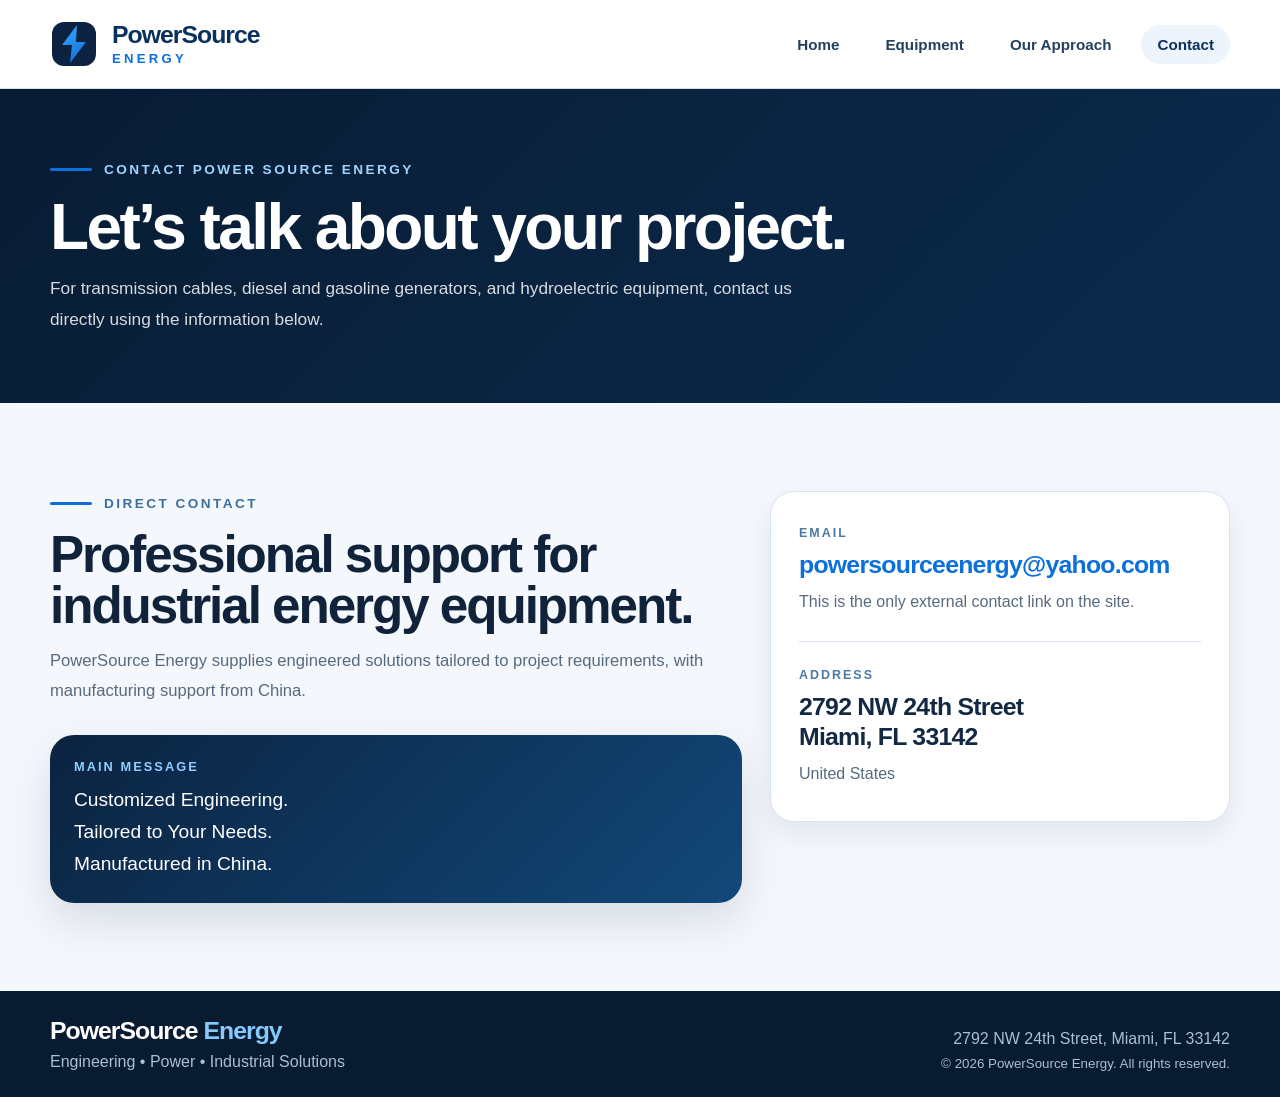
==== contact.html @ 4f4e7a14 "Add files via upload" ====
<!doctype html>
<html lang="en">
<head>
  <meta charset="utf-8">
  <meta name="viewport" content="width=device-width, initial-scale=1">
  <meta name="theme-color" content="#091d33">
  <meta name="description" content="Contact PowerSource Energy for transmission cables, diesel and gasoline generators, and hydroelectric equipment.">
  <title>Contact | PowerSource Energy</title>
  <link rel="icon" type="image/svg+xml" href="assets/favicon.svg">
  <link rel="stylesheet" href="styles.css">
  <script src="main.js" defer></script>
</head>
<body class="page-contact">
  <a class="skip-link" href="#main">Skip to content</a>

  <header class="site-header" id="top">
    <div class="container header-inner">
      <a class="brand" href="index.html" aria-label="PowerSource Energy home">
        <span class="brand-mark" aria-hidden="true">
          <svg viewBox="0 0 48 48" fill="none">
            <defs>
              <linearGradient id="boltGrad2" x1="8" y1="4" x2="38" y2="40" gradientUnits="userSpaceOnUse">
                <stop stop-color="#42b0ff"></stop>
                <stop offset="1" stop-color="#0c69d8"></stop>
              </linearGradient>
            </defs>
            <rect x="2" y="2" width="44" height="44" rx="12" fill="#0b2340"></rect>
            <path d="M27 5 12 25h10l-2 18 16-21H26l1-17Z" fill="url(#boltGrad2)"></path>
          </svg>
        </span>
        <span class="brand-name">
          <span class="brand-main">PowerSource</span>
          <span class="brand-sub">ENERGY</span>
        </span>
      </a>
      <button class="menu-toggle" aria-label="Open navigation" aria-expanded="false" aria-controls="primary-nav">
        <span></span><span></span><span></span>
      </button>
      <nav class="nav" id="primary-nav" aria-label="Main navigation">
        <a class="nav-link" href="index.html">Home</a>
        <a class="nav-link" href="index.html#equipment">Equipment</a>
        <a class="nav-link" href="index.html#approach">Our Approach</a>
        <a class="nav-contact is-active" href="contact.html" aria-current="page">Contact</a>
      </nav>
    </div>
  </header>

  <main id="main">
    <section class="contact-hero">
      <div class="container contact-hero-inner">
        <div class="contact-hero-copy reveal">
          <span class="eyebrow"><span class="eyebrow-rule"></span> CONTACT POWER SOURCE ENERGY</span>
          <h1>Let’s talk about your project.</h1>
          <p>For transmission cables, diesel and gasoline generators, and hydroelectric equipment, contact us directly using the information below.</p>
        </div>
      </div>
    </section>

    <section class="contact-section">
      <div class="container contact-grid">
        <div class="contact-section-intro reveal">
          <span class="eyebrow dark"><span class="eyebrow-rule"></span> DIRECT CONTACT</span>
          <h2>Professional support for industrial energy equipment.</h2>
          <p>PowerSource Energy supplies engineered solutions tailored to project requirements, with manufacturing support from China.</p>
          <div class="contact-focus">
            <span>MAIN MESSAGE</span>
            <p>Customized Engineering.<br>Tailored to Your Needs.<br>Manufactured in China.</p>
          </div>
        </div>

        <div class="contact-info-panel reveal">
          <div class="contact-detail">
            <span class="detail-label">EMAIL</span>
            <h3><a href="mailto:powersourceenergy@yahoo.com">powersourceenergy@yahoo.com</a></h3>
            <p>This is the only external contact link on the site.</p>
          </div>
          <div class="contact-detail">
            <span class="detail-label">ADDRESS</span>
            <h3>2792 NW 24th Street<br>Miami, FL 33142</h3>
            <p>United States</p>
          </div>
        </div>
      </div>
    </section>
  </main>

  <footer class="footer">
    <div class="container footer-inner">
      <div class="footer-brand">
        <span class="footer-logo">PowerSource <span>Energy</span></span>
        <span>Engineering • Power • Industrial Solutions</span>
      </div>
      <div class="footer-right">
        <span>2792 NW 24th Street, Miami, FL 33142</span>
        <small>© <span data-year>2026</span> PowerSource Energy. All rights reserved.</small>
      </div>
    </div>
  </footer>
</body>
</html>
---- styles.css ----
:root{
  --bg:#f4f7fb;
  --surface:#ffffff;
  --surface-soft:#eef4fb;
  --text:#10233a;
  --text-soft:#576a7e;
  --line:#d8e2ee;
  --line-strong:#b8cade;
  --primary:#0b6fdc;
  --primary-dark:#0a315d;
  --hero:#071b32;
  --hero-2:#0b284a;
  --shadow:0 18px 45px rgba(8,30,54,.12);
  --shadow-soft:0 12px 28px rgba(10,32,57,.08);
  --radius:24px;
  --radius-sm:16px;
  --container:min(1180px, calc(100vw - 48px));
}
*{box-sizing:border-box}
html{scroll-behavior:smooth}
body{margin:0;font-family:Inter,Segoe UI,Arial,sans-serif;background:var(--bg);color:var(--text);-webkit-font-smoothing:antialiased;text-rendering:optimizeLegibility}
a{color:inherit;text-decoration:none}
img{display:block;max-width:100%}
.container{width:var(--container);margin:0 auto}
.skip-link{position:absolute;left:-9999px}
.skip-link:focus{left:10px;top:10px;background:#fff;padding:10px 12px;border-radius:8px;z-index:30}

.site-header{position:sticky;top:0;z-index:20;background:rgba(255,255,255,.95);backdrop-filter:blur(14px);border-bottom:1px solid rgba(201,215,231,.8)}
.header-inner{display:flex;align-items:center;justify-content:space-between;gap:20px;min-height:88px}
.brand{display:flex;align-items:center;gap:14px;min-width:0}
.brand-mark{width:48px;height:48px;display:block;flex:0 0 48px}
.brand-mark svg{width:100%;height:100%}
.brand-name{display:flex;flex-direction:column;line-height:1}
.brand-main{font-size:1.55rem;font-weight:900;letter-spacing:-.04em;color:var(--primary-dark)}
.brand-sub{font-size:.82rem;font-weight:800;letter-spacing:.25em;color:var(--primary);margin-top:5px}
.nav{display:flex;align-items:center;gap:14px}
.nav-link,.nav-contact{padding:11px 16px;border-radius:999px;font-weight:700;color:#25405f;font-size:.95rem;transition:.25s ease}
.nav-link:hover,.nav-contact:hover,.nav-link.is-active,.nav-contact.is-active{background:#edf4fc;color:var(--primary-dark)}
.nav-contact{background:var(--primary);color:#fff}
.nav-contact:hover{background:#0a63c3;color:#fff}
.menu-toggle{display:none;border:0;background:none;padding:0;width:46px;height:46px;border-radius:12px;align-items:center;justify-content:center;flex-direction:column;gap:5px;cursor:pointer}
.menu-toggle span{display:block;width:22px;height:2px;background:#17314f;border-radius:10px;transition:.25s ease}
body.menu-open{overflow:hidden}

.hero{background:radial-gradient(circle at top right, rgba(66,176,255,.12), transparent 32%),linear-gradient(135deg,var(--hero),var(--hero-2));padding:44px 0 60px;overflow:hidden}
.hero-layout{display:grid;grid-template-columns:minmax(0,1.04fr) minmax(0,.96fr);gap:44px;align-items:center}
.hero-copy{color:#fff;padding:28px 0}
.eyebrow{display:inline-flex;align-items:center;gap:12px;font-size:.85rem;font-weight:800;letter-spacing:.18em;color:#9fd4ff;text-transform:uppercase}
.eyebrow.dark{color:#3e6f9f}
.eyebrow-rule{width:42px;height:3px;border-radius:999px;background:var(--primary)}
.hero h1{margin:22px 0 18px;font-size:clamp(3rem,6vw,5.15rem);line-height:.95;letter-spacing:-.055em;font-weight:900;max-width:10.5ch}
.hero h1 span{color:#6ec7ff}
.hero p{max-width:640px;margin:0 0 28px;color:rgba(255,255,255,.84);font-size:1.15rem;line-height:1.8}
.hero-actions{display:flex;align-items:center;gap:16px;flex-wrap:wrap}
.btn{display:inline-flex;align-items:center;justify-content:center;padding:15px 26px;border-radius:14px;font-weight:800;letter-spacing:.01em;transition:.25s ease}
.btn-primary{background:linear-gradient(135deg,#1491ff,#0b6fdc);color:#fff;box-shadow:0 14px 30px rgba(11,111,220,.3)}
.btn-primary:hover{transform:translateY(-1px);box-shadow:0 18px 35px rgba(11,111,220,.35)}
.hero-visual{position:relative}
.hero-image-card{position:relative;background:rgba(255,255,255,.06);padding:18px;border-radius:30px;box-shadow:0 26px 60px rgba(0,0,0,.18)}
.hero-photo{width:100%;height:600px;object-fit:cover;border-radius:22px;filter:saturate(1.03) contrast(1.03)}
.hero-badge{position:absolute;left:42px;bottom:42px;max-width:360px;background:rgba(7,24,45,.86);backdrop-filter:blur(8px);padding:24px 26px;border-radius:22px;border:1px solid rgba(138,195,255,.25);color:#fff;box-shadow:var(--shadow-soft)}
.hero-badge-label{display:block;font-size:.76rem;letter-spacing:.18em;text-transform:uppercase;color:#8ed0ff;font-weight:800;margin-bottom:10px}
.hero-badge strong{display:block;font-size:1.9rem;line-height:1.1;letter-spacing:-.03em}
.hero-badge-meta{display:block;margin-top:10px;color:rgba(255,255,255,.8);font-size:.96rem;line-height:1.6}

.category-strip{background:#fff;border-bottom:1px solid #dde7f2}
.category-strip-inner{display:flex;align-items:center;justify-content:space-between;gap:24px;padding:28px 0;flex-wrap:wrap}
.strip-lead{font-weight:900;color:#16345a;font-size:1rem;text-transform:uppercase;letter-spacing:.13em}
.strip-list{display:flex;gap:16px 18px;flex-wrap:wrap}
.strip-list span{display:inline-flex;align-items:center;justify-content:center;background:var(--surface-soft);border:1px solid var(--line);color:var(--primary-dark);padding:14px 18px;border-radius:999px;font-weight:800;font-size:1.02rem}

.section{padding:88px 0}
.section-heading{display:grid;grid-template-columns:minmax(0,1fr) minmax(280px,420px);gap:28px;align-items:end;margin-bottom:34px}
.section-heading h2{margin:18px 0 0;font-size:clamp(2rem,4vw,3.25rem);line-height:1;letter-spacing:-.04em;color:#10233a}
.section-heading p{margin:0;color:var(--text-soft);font-size:1.02rem;line-height:1.85}

.equipment-grid{display:grid;grid-template-columns:repeat(3,minmax(0,1fr));gap:26px}
.equipment-card,.approach-photo-card,.contact-info-panel{background:var(--surface);border-radius:24px;border:1px solid var(--line);box-shadow:var(--shadow-soft);overflow:hidden}
.card-image{position:relative;height:270px;background:#dce8f5}
.card-image img{width:100%;height:100%;object-fit:cover}
.card-body{padding:26px 26px 28px}
.card-title-line{display:flex;align-items:flex-start;justify-content:space-between;gap:12px;margin-bottom:10px}
.card-body h3{margin:0;font-size:1.6rem;line-height:1.1;letter-spacing:-.03em;color:#132843}
.card-body p{margin:0 0 18px;color:var(--text-soft);line-height:1.75;font-size:1rem}
.chip-line{display:flex;gap:10px;flex-wrap:wrap}
.chip-line span{padding:9px 12px;border-radius:999px;background:#eef4fb;color:#204266;font-size:.88rem;font-weight:700}

.feature-section{padding-top:10px}
.feature-grid{display:grid;grid-template-columns:minmax(0,.93fr) minmax(0,1.07fr);gap:34px;align-items:center}
.feature-visual-frame{background:var(--surface);padding:26px;border-radius:28px;border:1px solid var(--line);box-shadow:var(--shadow);min-height:460px;display:flex;align-items:center;justify-content:center}
.feature-visual-frame img{max-height:405px;width:auto;max-width:100%;object-fit:contain}
.feature-content{background:var(--surface);padding:34px;border-radius:28px;border:1px solid var(--line);box-shadow:var(--shadow-soft)}
.feature-tag{display:inline-flex;margin:18px 0 16px;background:#ecf5ff;color:var(--primary-dark);font-weight:800;letter-spacing:.14em;text-transform:uppercase;font-size:.76rem;padding:10px 13px;border-radius:999px}
.feature-content h2{margin:0 0 16px;font-size:clamp(2rem,4vw,3.15rem);line-height:1.02;letter-spacing:-.04em}
.feature-content p{margin:0;color:var(--text-soft);font-size:1.02rem;line-height:1.82}
.spec-grid{display:grid;grid-template-columns:repeat(3,minmax(0,1fr));gap:14px;margin:24px 0}
.spec-grid div{padding:18px;border-radius:18px;background:#f3f8fe;border:1px solid #d7e5f5}
.spec-grid strong{display:block;font-size:1.65rem;line-height:1;color:var(--primary-dark);margin-bottom:8px}
.spec-grid span{display:block;font-size:.95rem;color:#54708f}
.small-note{font-size:.92rem!important}

.approach-grid{display:grid;grid-template-columns:repeat(3,minmax(0,1fr));gap:26px}
.approach-photo-card img{width:100%;height:220px;object-fit:cover}
.approach-content{padding:22px 24px 26px}
.approach-content h3{margin:0 0 10px;font-size:1.35rem;line-height:1.15;letter-spacing:-.03em}
.approach-content p{margin:0;color:var(--text-soft);font-size:1rem;line-height:1.75}

.applications-grid{display:grid;grid-template-columns:repeat(4,minmax(0,1fr));gap:22px}
.application-tile{position:relative;height:265px;border-radius:24px;overflow:hidden;box-shadow:var(--shadow-soft);border:1px solid rgba(15,42,70,.08)}
.application-tile img{width:100%;height:100%;object-fit:cover;transition:transform .55s ease}
.application-tile::after{content:"";position:absolute;inset:0;background:linear-gradient(180deg,transparent 22%,rgba(5,19,35,.85) 100%)}
.application-tile div{position:absolute;left:20px;right:20px;bottom:20px;z-index:1}
.application-tile span{display:block;color:#8fd1ff;font-weight:800;text-transform:uppercase;letter-spacing:.14em;font-size:.82rem;margin-bottom:8px}
.application-tile h3{margin:0;color:#fff;font-size:1.45rem;line-height:1.1;letter-spacing:-.03em;text-shadow:0 3px 10px rgba(0,0,0,.28)}
.application-tile:hover img{transform:scale(1.05)}

.closing{padding:96px 0;background:linear-gradient(135deg,#09213d,#0e345e)}
.closing-inner{text-align:center;color:#fff;max-width:860px}
.closing-inner .eyebrow{justify-content:center;color:#a5d5ff}
.closing h2{margin:22px 0 16px;font-size:clamp(2.2rem,4.8vw,4rem);line-height:1;letter-spacing:-.04em}
.closing p{margin:0 auto;max-width:650px;color:rgba(255,255,255,.84);font-size:1.1rem;line-height:1.8}

.contact-hero{background:linear-gradient(135deg,#081c33,#0b2b4e);padding:68px 0}
.contact-hero-copy{color:#fff;max-width:800px}
.contact-hero h1{margin:18px 0 14px;font-size:clamp(2.6rem,5vw,4.5rem);line-height:1;letter-spacing:-.04em}
.contact-hero p{margin:0;max-width:760px;color:rgba(255,255,255,.84);font-size:1.08rem;line-height:1.8}
.contact-section{padding:88px 0}
.contact-grid{display:grid;grid-template-columns:minmax(0,1fr) minmax(340px,460px);gap:28px;align-items:start}
.contact-section-intro h2{margin:18px 0 14px;font-size:clamp(2rem,4vw,3.25rem);line-height:1;letter-spacing:-.04em}
.contact-section-intro p{margin:0;color:var(--text-soft);font-size:1.04rem;line-height:1.85}
.contact-focus{margin-top:28px;padding:24px;border-radius:24px;background:linear-gradient(135deg,#0b2340,#124879);box-shadow:var(--shadow);color:#fff}
.contact-focus span{display:block;color:#91ceff;font-size:.8rem;font-weight:800;letter-spacing:.16em;text-transform:uppercase;margin-bottom:10px}
.contact-focus p{margin:0;color:#fff;font-size:1.2rem;line-height:1.65}
.contact-info-panel{padding:8px 28px}
.contact-detail{padding:26px 0;border-bottom:1px solid var(--line)}
.contact-detail:last-child{border-bottom:0}
.detail-label{display:block;color:#4c79a4;text-transform:uppercase;letter-spacing:.16em;font-size:.78rem;font-weight:900;margin-bottom:10px}
.contact-detail h3{margin:0 0 8px;font-size:1.55rem;line-height:1.2;letter-spacing:-.03em;color:#132843}
.contact-detail h3 a{color:var(--primary)}
.contact-detail p{margin:0;color:var(--text-soft);line-height:1.7}

.footer{background:#091b30;color:#d4e0ed;padding:26px 0}
.footer-inner{display:flex;align-items:flex-end;justify-content:space-between;gap:24px}
.footer-brand{display:flex;flex-direction:column;gap:8px}
.footer-logo{font-size:1.55rem;font-weight:900;letter-spacing:-.04em;color:#fff}
.footer-logo span{color:#85c9ff}
.footer-brand>span:last-child,.footer-right span,.footer-right small{color:#a9bfd5}
.footer-right{display:flex;flex-direction:column;align-items:flex-end;gap:8px;text-align:right}

.reveal{opacity:0;transform:translateY(20px);transition:opacity .55s ease,transform .55s ease}
.reveal.visible{opacity:1;transform:none}

@media (max-width:1100px){
  .hero-layout,.feature-grid,.contact-grid{grid-template-columns:1fr}
  .hero-copy{padding-bottom:0}
  .hero-photo{height:500px}
  .section-heading{grid-template-columns:1fr}
  .applications-grid{grid-template-columns:repeat(2,minmax(0,1fr))}
}
@media (max-width:880px){
  .container{width:min(100vw - 32px, 1180px)}
  .menu-toggle{display:flex}
  .nav{position:fixed;top:88px;left:16px;right:16px;display:none;flex-direction:column;align-items:stretch;padding:16px;border-radius:20px;background:rgba(255,255,255,.98);box-shadow:var(--shadow);border:1px solid var(--line)}
  .nav.open{display:flex}
  .nav-link,.nav-contact{text-align:center}
  .equipment-grid,.approach-grid{grid-template-columns:1fr}
}
@media (max-width:680px){
  .header-inner{min-height:78px}
  .brand-main{font-size:1.28rem}
  .brand-sub{font-size:.72rem}
  .hero{padding:28px 0 46px}
  .hero h1{max-width:none;font-size:clamp(2.5rem,11vw,4.2rem)}
  .hero p{font-size:1rem}
  .hero-photo{height:380px}
  .hero-badge{left:18px;right:18px;bottom:18px;max-width:none;padding:18px 18px 16px}
  .hero-badge strong{font-size:1.4rem}
  .category-strip-inner{padding:24px 0}
  .strip-list span{font-size:.95rem;width:100%;justify-content:flex-start}
  .section{padding:68px 0}
  .card-image{height:220px}
  .feature-visual-frame{min-height:340px;padding:18px}
  .feature-visual-frame img{max-height:280px}
  .spec-grid{grid-template-columns:1fr}
  .approach-photo-card img{height:200px}
  .applications-grid{grid-template-columns:1fr}
  .application-tile{height:245px}
  .contact-section{padding:68px 0}
  .contact-info-panel{padding:4px 22px}
  .contact-detail h3{font-size:1.28rem}
  .footer-inner{flex-direction:column;align-items:flex-start}
  .footer-right{text-align:left;align-items:flex-start}
}
@media (prefers-reduced-motion:reduce){
  html{scroll-behavior:auto}
  *,*::before,*::after{animation-duration:.01ms!important;transition-duration:.01ms!important}
  .reveal{opacity:1;transform:none}
}
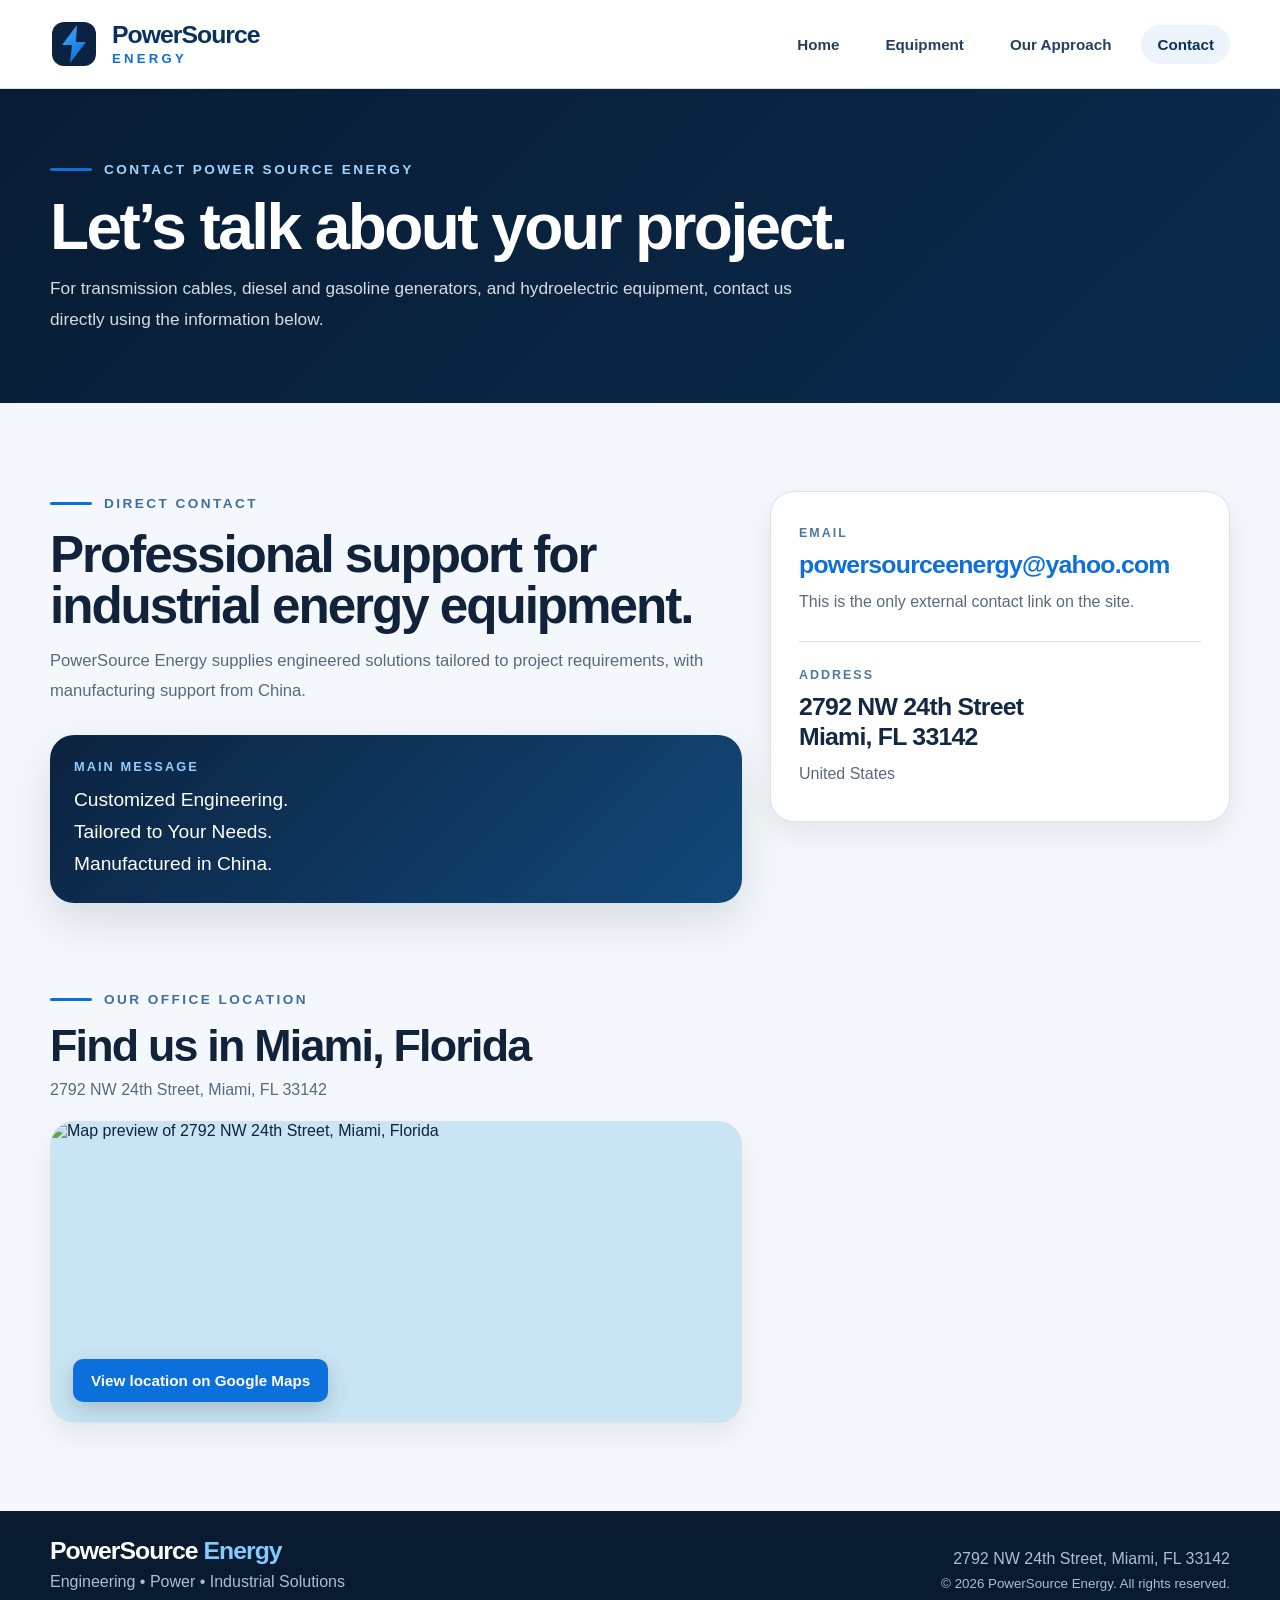
==== commit 67d2ec3e: "Add files via upload" ====
--- a/contact.html
+++ b/contact.html
@@ -1,100 +1,96 @@
-<!doctype html>
+<!DOCTYPE html>
+
 <html lang="en">
 <head>
-  <meta charset="utf-8">
-  <meta name="viewport" content="width=device-width, initial-scale=1">
-  <meta name="theme-color" content="#091d33">
-  <meta name="description" content="Contact PowerSource Energy for transmission cables, diesel and gasoline generators, and hydroelectric equipment.">
-  <title>Contact | PowerSource Energy</title>
-  <link rel="icon" type="image/svg+xml" href="assets/favicon.svg">
-  <link rel="stylesheet" href="styles.css">
-  <script src="main.js" defer></script>
+<meta charset="utf-8"/>
+<meta content="width=device-width, initial-scale=1" name="viewport"/>
+<meta content="#091d33" name="theme-color"/>
+<meta content="Contact PowerSource Energy for transmission cables, diesel and gasoline generators, and hydroelectric equipment." name="description"/>
+<title>Contact | PowerSource Energy</title>
+<link href="assets/favicon.svg" rel="icon" type="image/svg+xml"/>
+<link href="styles.css" rel="stylesheet"/>
+<script defer="" src="main.js"></script>
 </head>
 <body class="page-contact">
-  <a class="skip-link" href="#main">Skip to content</a>
-
-  <header class="site-header" id="top">
-    <div class="container header-inner">
-      <a class="brand" href="index.html" aria-label="PowerSource Energy home">
-        <span class="brand-mark" aria-hidden="true">
-          <svg viewBox="0 0 48 48" fill="none">
-            <defs>
-              <linearGradient id="boltGrad2" x1="8" y1="4" x2="38" y2="40" gradientUnits="userSpaceOnUse">
-                <stop stop-color="#42b0ff"></stop>
-                <stop offset="1" stop-color="#0c69d8"></stop>
-              </linearGradient>
-            </defs>
-            <rect x="2" y="2" width="44" height="44" rx="12" fill="#0b2340"></rect>
-            <path d="M27 5 12 25h10l-2 18 16-21H26l1-17Z" fill="url(#boltGrad2)"></path>
-          </svg>
-        </span>
-        <span class="brand-name">
-          <span class="brand-main">PowerSource</span>
-          <span class="brand-sub">ENERGY</span>
-        </span>
-      </a>
-      <button class="menu-toggle" aria-label="Open navigation" aria-expanded="false" aria-controls="primary-nav">
-        <span></span><span></span><span></span>
-      </button>
-      <nav class="nav" id="primary-nav" aria-label="Main navigation">
-        <a class="nav-link" href="index.html">Home</a>
-        <a class="nav-link" href="index.html#equipment">Equipment</a>
-        <a class="nav-link" href="index.html#approach">Our Approach</a>
-        <a class="nav-contact is-active" href="contact.html" aria-current="page">Contact</a>
-      </nav>
-    </div>
-  </header>
-
-  <main id="main">
-    <section class="contact-hero">
-      <div class="container contact-hero-inner">
-        <div class="contact-hero-copy reveal">
-          <span class="eyebrow"><span class="eyebrow-rule"></span> CONTACT POWER SOURCE ENERGY</span>
-          <h1>Let’s talk about your project.</h1>
-          <p>For transmission cables, diesel and gasoline generators, and hydroelectric equipment, contact us directly using the information below.</p>
-        </div>
-      </div>
-    </section>
-
-    <section class="contact-section">
-      <div class="container contact-grid">
-        <div class="contact-section-intro reveal">
-          <span class="eyebrow dark"><span class="eyebrow-rule"></span> DIRECT CONTACT</span>
-          <h2>Professional support for industrial energy equipment.</h2>
-          <p>PowerSource Energy supplies engineered solutions tailored to project requirements, with manufacturing support from China.</p>
-          <div class="contact-focus">
-            <span>MAIN MESSAGE</span>
-            <p>Customized Engineering.<br>Tailored to Your Needs.<br>Manufactured in China.</p>
-          </div>
-        </div>
-
-        <div class="contact-info-panel reveal">
-          <div class="contact-detail">
-            <span class="detail-label">EMAIL</span>
-            <h3><a href="mailto:powersourceenergy@yahoo.com">powersourceenergy@yahoo.com</a></h3>
-            <p>This is the only external contact link on the site.</p>
-          </div>
-          <div class="contact-detail">
-            <span class="detail-label">ADDRESS</span>
-            <h3>2792 NW 24th Street<br>Miami, FL 33142</h3>
-            <p>United States</p>
-          </div>
-        </div>
-      </div>
-    </section>
-  </main>
-
-  <footer class="footer">
-    <div class="container footer-inner">
-      <div class="footer-brand">
-        <span class="footer-logo">PowerSource <span>Energy</span></span>
-        <span>Engineering • Power • Industrial Solutions</span>
-      </div>
-      <div class="footer-right">
-        <span>2792 NW 24th Street, Miami, FL 33142</span>
-        <small>© <span data-year>2026</span> PowerSource Energy. All rights reserved.</small>
-      </div>
-    </div>
-  </footer>
+<a class="skip-link" href="#main">Skip to content</a>
+<header class="site-header" id="top">
+<div class="container header-inner">
+<a aria-label="PowerSource Energy home" class="brand" href="index.html">
+<span aria-hidden="true" class="brand-mark">
+<svg fill="none" viewbox="0 0 48 48">
+<defs>
+<lineargradient gradientunits="userSpaceOnUse" id="boltGrad2" x1="8" x2="38" y1="4" y2="40">
+<stop stop-color="#42b0ff"></stop>
+<stop offset="1" stop-color="#0c69d8"></stop>
+</lineargradient>
+</defs>
+<rect fill="#0b2340" height="44" rx="12" width="44" x="2" y="2"></rect>
+<path d="M27 5 12 25h10l-2 18 16-21H26l1-17Z" fill="url(#boltGrad2)"></path>
+</svg>
+</span>
+<span class="brand-name">
+<span class="brand-main">PowerSource</span>
+<span class="brand-sub">ENERGY</span>
+</span>
+</a>
+<button aria-controls="primary-nav" aria-expanded="false" aria-label="Open navigation" class="menu-toggle">
+<span></span><span></span><span></span>
+</button>
+<nav aria-label="Main navigation" class="nav" id="primary-nav">
+<a class="nav-link" href="index.html">Home</a>
+<a class="nav-link" href="index.html#equipment">Equipment</a>
+<a class="nav-link" href="index.html#approach">Our Approach</a>
+<a aria-current="page" class="nav-contact is-active" href="contact.html">Contact</a>
+</nav>
+</div>
+</header>
+<main id="main">
+<section class="contact-hero">
+<div class="container contact-hero-inner">
+<div class="contact-hero-copy reveal">
+<span class="eyebrow"><span class="eyebrow-rule"></span> CONTACT POWER SOURCE ENERGY</span>
+<h1>Let’s talk about your project.</h1>
+<p>For transmission cables, diesel and gasoline generators, and hydroelectric equipment, contact us directly using the information below.</p>
+</div>
+</div>
+</section>
+<section class="contact-section">
+<div class="container contact-grid">
+<div class="contact-section-intro reveal">
+<span class="eyebrow dark"><span class="eyebrow-rule"></span> DIRECT CONTACT</span>
+<h2>Professional support for industrial energy equipment.</h2>
+<p>PowerSource Energy supplies engineered solutions tailored to project requirements, with manufacturing support from China.</p>
+<div class="contact-focus">
+<span>MAIN MESSAGE</span>
+<p>Customized Engineering.<br/>Tailored to Your Needs.<br/>Manufactured in China.</p>
+</div>
+</div>
+<div class="contact-info-panel reveal">
+<div class="contact-detail">
+<span class="detail-label">EMAIL</span>
+<h3><a href="mailto:powersourceenergy@yahoo.com">powersourceenergy@yahoo.com</a></h3>
+<p>This is the only external contact link on the site.</p>
+</div>
+<div class="contact-detail">
+<span class="detail-label">ADDRESS</span>
+<h3>2792 NW 24th Street<br/>Miami, FL 33142</h3>
+<p>United States</p>
+</div>
+</div>
+<div class="contact-location-map reveal"><div class="contact-location-heading"><span class="eyebrow dark"><span class="eyebrow-rule"></span> OUR OFFICE LOCATION</span><h2>Find us in Miami, Florida</h2><p>2792 NW 24th Street, Miami, FL 33142</p></div><a aria-label="Open PowerSource Energy location in Google Maps" class="contact-map-full" href="https://www.google.com/maps/search/?api=1&amp;query=2792+NW+24th+Street%2C+Miami%2C+FL+33142" rel="noopener noreferrer" target="_blank"><img alt="Map preview of 2792 NW 24th Street, Miami, Florida" loading="lazy" src="assets/miami-location-map.webp"/><span>View location on Google Maps</span></a></div></div>
+</section>
+</main>
+<footer class="footer">
+<div class="container footer-inner">
+<div class="footer-brand">
+<span class="footer-logo">PowerSource <span>Energy</span></span>
+<span>Engineering • Power • Industrial Solutions</span>
+</div>
+<div class="footer-right">
+<span>2792 NW 24th Street, Miami, FL 33142</span>
+<small>© <span data-year="">2026</span> PowerSource Energy. All rights reserved.</small>
+</div>
+</div>
+</footer>
 </body>
 </html>
--- a/styles.css
+++ b/styles.css
@@ -196,3 +196,71 @@
   *,*::before,*::after{animation-duration:.01ms!important;transition-duration:.01ms!important}
   .reveal{opacity:1;transform:none}
 }
+
+/* PowerSource Energy product detail pages & location cards */
+.hero-actions{display:flex;align-items:center;gap:18px;flex-wrap:wrap}
+.hero-map-link{display:flex;align-items:center;gap:12px;width:min(100%,430px);min-height:94px;padding:10px;background:rgba(255,255,255,.12);border:1px solid rgba(158,212,255,.32);border-radius:18px;color:#fff;transition:background .2s,transform .2s;box-shadow:0 12px 30px rgba(0,0,0,.12)}
+.hero-map-link:hover,.hero-map-link:focus-visible{background:rgba(255,255,255,.2);transform:translateY(-2px)}
+.mini-map-photo{display:block;position:relative;flex:0 0 126px;height:78px;border-radius:11px;overflow:hidden;border:2px solid rgba(255,255,255,.72)}
+.mini-map-photo img{width:100%;height:100%;object-fit:cover}
+.mini-map-pin{display:none}
+.mini-map-copy{display:flex;flex:1;min-width:0;flex-direction:column;gap:4px}
+.mini-map-copy small{font-size:.69rem;letter-spacing:.13em;font-weight:850;color:#95d6ff}
+.mini-map-copy strong{font-size:1rem;line-height:1.22}
+.mini-map-copy>span{font-size:.75rem;line-height:1.3;color:rgba(255,255,255,.78)}
+.strip-category-link,.strip-category-static{display:inline-flex;align-items:center;justify-content:center;background:var(--surface-soft);border:1px solid var(--line);color:var(--primary-dark);padding:14px 18px;border-radius:999px;font-weight:800;font-size:1.02rem;transition:background .2s, box-shadow .2s}
+.strip-category-link:hover,.strip-category-link:focus-visible{background:#dbeeff;box-shadow:0 5px 16px rgba(12,74,134,.12)}
+.equipment-title-link{color:inherit;text-decoration:none}
+.equipment-title-link:hover,.equipment-title-link:focus-visible{color:var(--primary)}
+.details-link{display:inline-flex;margin-top:20px;color:var(--primary);font-weight:850;font-size:.95rem;border-bottom:2px solid rgba(11,111,220,.4);padding-bottom:5px}
+.details-link:hover{color:var(--primary-dark);border-color:var(--primary-dark)}
+.contact-location-map{margin-top:56px}
+.contact-location-heading h2{font-size:clamp(1.8rem,4vw,2.8rem);letter-spacing:-.04em;margin:13px 0 10px}
+.contact-location-heading p{color:var(--text-soft);margin:0 0 22px}
+.contact-map-full{display:block;position:relative;overflow:hidden;border-radius:24px;border:1px solid var(--line);background:#c9e5f3;box-shadow:var(--shadow-soft);max-width:830px}
+.contact-map-full>img{width:100%;height:300px;object-fit:cover;transition:transform .3s}
+.contact-map-full:hover>img{transform:scale(1.035)}
+.contact-map-full>span{position:absolute;left:22px;bottom:20px;padding:13px 18px;background:var(--primary);color:#fff;border-radius:10px;font-weight:850;font-size:.95rem;box-shadow:0 8px 25px rgba(0,0,0,.18)}
+.product-hero{position:relative;background:linear-gradient(125deg,#081e38,#103c69);overflow:hidden}
+.product-hero-grid{display:grid;grid-template-columns:1fr 1.02fr;align-items:stretch;min-height:440px;gap:30px}
+.product-hero-copy{padding:58px 0 62px;display:flex;flex-direction:column;align-items:flex-start;justify-content:center;z-index:1;color:#fff}
+.product-hero-copy .eyebrow{font-size:.75rem}
+.breadcrumbs{font-size:.79rem;color:rgba(255,255,255,.6)!important;margin:18px 0!important;line-height:1.2!important}
+.breadcrumbs a:hover{text-decoration:underline;color:#fff}
+.product-hero h1{font-size:clamp(2.6rem,4.9vw,4.65rem);line-height:1;letter-spacing:-.05em;margin:0 0 22px;max-width:12ch}
+.product-hero-copy>p:not(.breadcrumbs){font-size:1.12rem;line-height:1.7;color:rgba(255,255,255,.83);max-width:550px;margin:0 0 27px}
+.product-hero-media{position:relative;min-height:340px;overflow:hidden;align-self:stretch;margin-right:calc((1180px - min(1180px, 100vw - 48px))/ -2)}
+.product-hero-media:before{content:'';position:absolute;inset:0;background:linear-gradient(90deg,#103c69 0%,transparent 32%);z-index:1;pointer-events:none}
+.product-hero-media img{width:100%;height:100%;object-fit:cover;position:absolute;inset:0;filter:saturate(1.1) contrast(1.07)}
+.product-heading{margin-bottom:27px;max-width:780px}
+.product-heading h2{font-size:clamp(2rem,3.5vw,3rem);letter-spacing:-.045em;margin:13px 0 10px;line-height:1.05}
+.product-heading>p{font-size:1.04rem;color:var(--text-soft);line-height:1.7;margin:0}
+.product-detail-grid{display:grid;grid-template-columns:repeat(3,minmax(0,1fr));gap:23px}
+.product-detail-card{background:#fff;border-radius:22px;border:1px solid var(--line);overflow:hidden;box-shadow:var(--shadow-soft)}
+.product-detail-image{height:202px;background:#e5eef6;overflow:hidden}
+.product-detail-image img{width:100%;height:100%;object-fit:cover;transition:transform .35s}
+.product-detail-card:hover .product-detail-image img{transform:scale(1.035)}
+.product-detail-copy{padding:23px 24px 27px}
+.product-detail-copy h3{font-size:1.36rem;line-height:1.15;margin:0 0 10px;letter-spacing:-.03em;color:var(--primary-dark)}
+.product-detail-copy p{font-size:.98rem;line-height:1.72;color:var(--text-soft);margin:0}
+.capability-section{background:#eaf2fa}
+.capability-grid{display:grid;grid-template-columns:repeat(4,minmax(0,1fr));gap:16px}
+.capability-item{background:#fff;padding:27px 22px;border-radius:19px;border:1px solid #d5e5f3;border-top:4px solid var(--primary);box-shadow:0 9px 25px rgba(8,30,54,.035)}
+.capability-item h3{font-size:1.09rem;line-height:1.25;margin:0 0 12px;color:var(--primary-dark)}
+.capability-item p{font-size:.94rem;line-height:1.7;color:var(--text-soft);margin:0}
+.product-application-grid{display:grid;grid-template-columns:repeat(4,minmax(0,1fr));gap:19px}
+.product-application{background:#fff;overflow:hidden;border-radius:20px;border:1px solid var(--line);box-shadow:var(--shadow-soft)}
+.product-application img{width:100%;height:160px;object-fit:cover}
+.product-application>div{padding:18px 18px 23px}
+.product-application h3{font-size:1.13rem;margin:0 0 10px;line-height:1.2;color:#183956}
+.product-application p{font-size:.88rem;line-height:1.62;color:var(--text-soft);margin:0}
+.product-cta{background:linear-gradient(120deg,#092641,#144d7e);padding:62px 0;color:#fff}
+.product-cta-inner{display:flex;align-items:center;gap:25px;justify-content:space-between}
+.product-cta h2{margin:16px 0 10px;font-size:clamp(2rem,3.6vw,3.1rem);letter-spacing:-.045em;line-height:1}
+.product-cta p{margin:0;color:rgba(255,255,255,.75);line-height:1.6}
+.product-cta .btn{white-space:nowrap}
+@media(max-width:1050px){.product-hero-grid{grid-template-columns:1fr}.product-hero-media{margin-right:0;height:325px}.product-hero-media:before{background:linear-gradient(0deg,transparent,#103c6933)}.product-hero-copy{padding-bottom:25px}.capability-grid,.product-application-grid{grid-template-columns:repeat(2,minmax(0,1fr))}}
+@media(max-width:780px){.product-detail-grid{grid-template-columns:repeat(2,minmax(0,1fr))}.product-cta-inner{flex-direction:column;align-items:flex-start}.hero-map-link{width:100%}}
+@media(max-width:560px){.product-hero-copy{padding:46px 0 26px}.product-hero h1{font-size:2.6rem}.product-hero-media{height:240px;min-height:240px}.product-detail-grid,.capability-grid,.product-application-grid{grid-template-columns:1fr}.product-detail-image{height:206px}.strip-category-link,.strip-category-static{width:100%;text-align:center;justify-content:center}.mini-map-photo{flex-basis:100px;height:77px}.hero-map-link{padding:8px;gap:8px}.mini-map-copy strong{font-size:.91rem}.mini-map-copy>span{font-size:.7rem}.contact-map-full>img{height:225px}.contact-map-full>span{left:12px;bottom:12px;padding:11px}}
+
+@media(min-width:1060px){.hero-map-link{width:268px;max-width:268px;min-height:85px}.mini-map-photo{flex-basis:95px;height:69px}.mini-map-copy>span{font-size:.67rem}.mini-map-copy strong{font-size:.9rem}.hero-actions{gap:12px}}
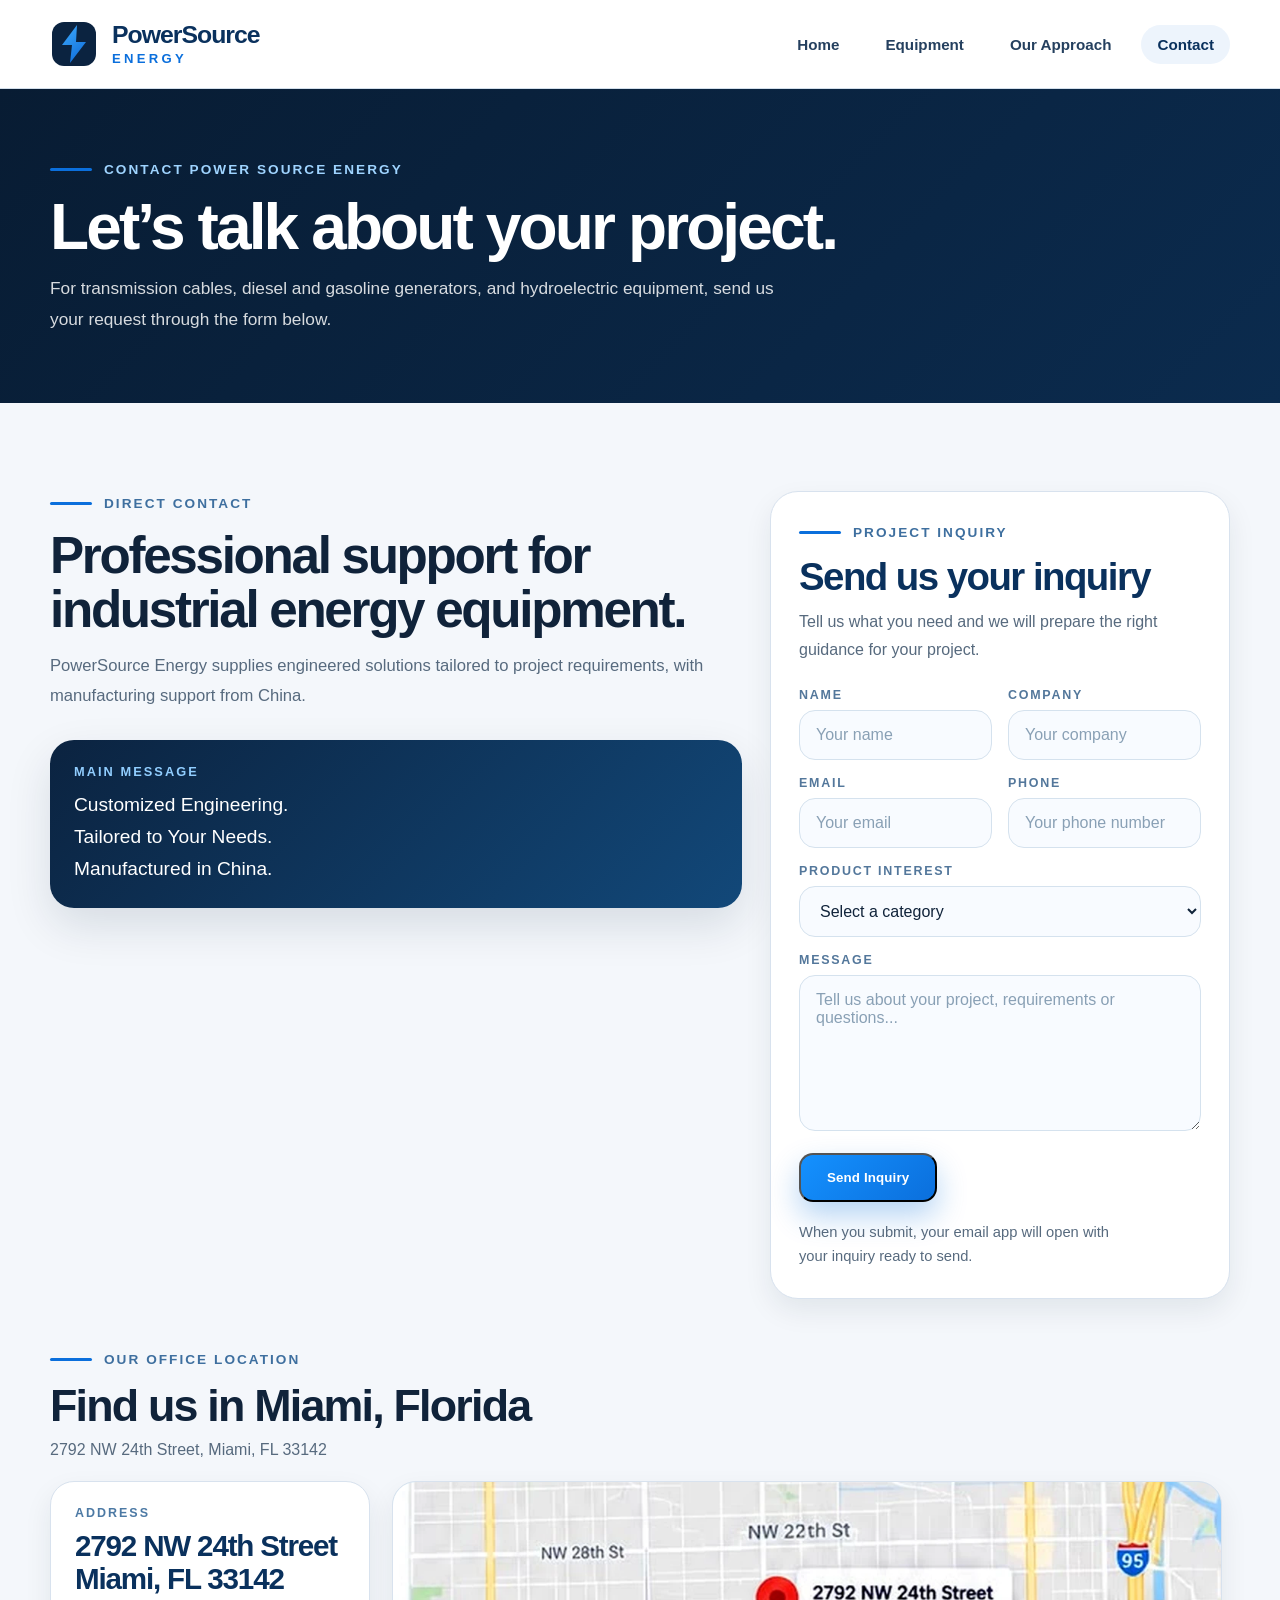
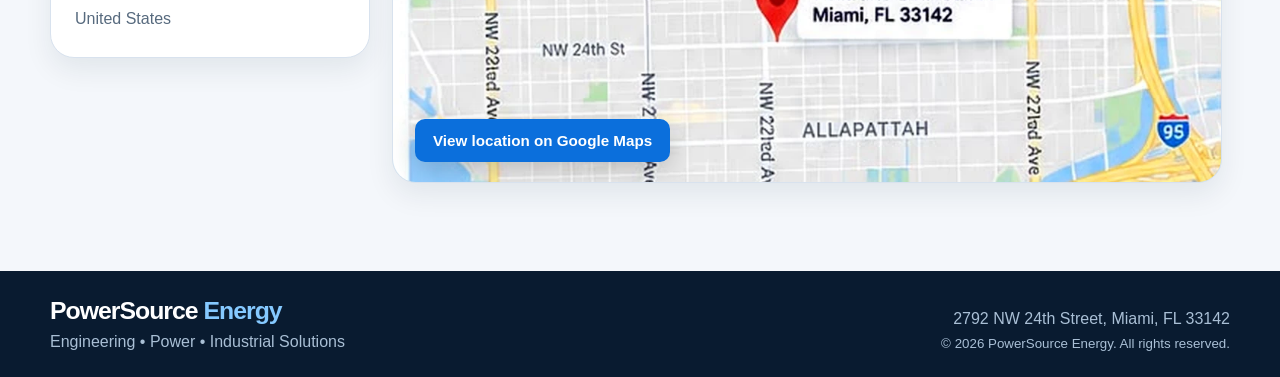
==== commit b0c9ec25: "Add files via upload" ====
--- a/contact.html
+++ b/contact.html
@@ -50,7 +50,7 @@
 <div class="contact-hero-copy reveal">
 <span class="eyebrow"><span class="eyebrow-rule"></span> CONTACT POWER SOURCE ENERGY</span>
 <h1>Let’s talk about your project.</h1>
-<p>For transmission cables, diesel and gasoline generators, and hydroelectric equipment, contact us directly using the information below.</p>
+<p>For transmission cables, diesel and gasoline generators, and hydroelectric equipment, send us your request through the form below.</p>
 </div>
 </div>
 </section>
@@ -65,19 +65,26 @@
 <p>Customized Engineering.<br/>Tailored to Your Needs.<br/>Manufactured in China.</p>
 </div>
 </div>
-<div class="contact-info-panel reveal">
-<div class="contact-detail">
-<span class="detail-label">EMAIL</span>
-<h3><a href="mailto:powersourceenergy@yahoo.com">powersourceenergy@yahoo.com</a></h3>
-<p>This is the only external contact link on the site.</p>
+<form class="contact-form-panel reveal js-contact-form" id="contactForm">
+<div class="contact-form-header">
+<span class="eyebrow dark"><span class="eyebrow-rule"></span> PROJECT INQUIRY</span>
+<h3>Send us your inquiry</h3>
+<p>Tell us what you need and we will prepare the right guidance for your project.</p>
 </div>
-<div class="contact-detail">
-<span class="detail-label">ADDRESS</span>
-<h3>2792 NW 24th Street<br/>Miami, FL 33142</h3>
-<p>United States</p>
+<div class="contact-form-grid">
+<label class="form-field"><span>Name</span><input name="name" required type="text" placeholder="Your name"></label>
+<label class="form-field"><span>Company</span><input name="company" type="text" placeholder="Your company"></label>
+<label class="form-field"><span>Email</span><input name="email" required type="email" placeholder="Your email"></label>
+<label class="form-field"><span>Phone</span><input name="phone" type="tel" placeholder="Your phone number"></label>
+<label class="form-field full"><span>Product Interest</span><select name="interest" required><option value="" selected disabled>Select a category</option><option>Transmission Cables</option><option>Diesel Generators</option><option>Gasoline Generators</option><option>Hydropower Equipment</option><option>General Inquiry</option></select></label>
+<label class="form-field full"><span>Message</span><textarea name="message" required placeholder="Tell us about your project, requirements or questions..."></textarea></label>
 </div>
+<div class="form-actions">
+<button class="btn btn-primary" type="submit">Send Inquiry</button>
+<p class="form-note">When you submit, your email app will open with your inquiry ready to send.</p>
 </div>
-<div class="contact-location-map reveal"><div class="contact-location-heading"><span class="eyebrow dark"><span class="eyebrow-rule"></span> OUR OFFICE LOCATION</span><h2>Find us in Miami, Florida</h2><p>2792 NW 24th Street, Miami, FL 33142</p></div><a aria-label="Open PowerSource Energy location in Google Maps" class="contact-map-full" href="https://www.google.com/maps/search/?api=1&amp;query=2792+NW+24th+Street%2C+Miami%2C+FL+33142" rel="noopener noreferrer" target="_blank"><img alt="Map preview of 2792 NW 24th Street, Miami, Florida" loading="lazy" src="assets/miami-location-map.webp"/><span>View location on Google Maps</span></a></div></div>
+</form>
+<div class="contact-location-map reveal"><div class="contact-location-heading"><span class="eyebrow dark"><span class="eyebrow-rule"></span> OUR OFFICE LOCATION</span><h2>Find us in Miami, Florida</h2><p>2792 NW 24th Street, Miami, FL 33142</p></div><div class="contact-location-layout"><div class="contact-address-card"><span class="detail-label">ADDRESS</span><h3>2792 NW 24th Street<br/>Miami, FL 33142</h3><p>United States</p></div><a aria-label="Open PowerSource Energy location in Google Maps" class="contact-map-full" href="https://www.google.com/maps/search/?api=1&amp;query=2792+NW+24th+Street%2C+Miami%2C+FL+33142" rel="noopener noreferrer" target="_blank"><img alt="Map preview of 2792 NW 24th Street, Miami, Florida" loading="lazy" src="assets/miami-location-map.webp"/><span>View location on Google Maps</span></a></div></div></div>
 </section>
 </main>
 <footer class="footer">
--- a/styles.css
+++ b/styles.css
@@ -264,3 +264,35 @@
 @media(max-width:560px){.product-hero-copy{padding:46px 0 26px}.product-hero h1{font-size:2.6rem}.product-hero-media{height:240px;min-height:240px}.product-detail-grid,.capability-grid,.product-application-grid{grid-template-columns:1fr}.product-detail-image{height:206px}.strip-category-link,.strip-category-static{width:100%;text-align:center;justify-content:center}.mini-map-photo{flex-basis:100px;height:77px}.hero-map-link{padding:8px;gap:8px}.mini-map-copy strong{font-size:.91rem}.mini-map-copy>span{font-size:.7rem}.contact-map-full>img{height:225px}.contact-map-full>span{left:12px;bottom:12px;padding:11px}}
 
 @media(min-width:1060px){.hero-map-link{width:268px;max-width:268px;min-height:85px}.mini-map-photo{flex-basis:95px;height:69px}.mini-map-copy>span{font-size:.67rem}.mini-map-copy strong{font-size:.9rem}.hero-actions{gap:12px}}
+
+
+/* v3 refinements: more corporate typography, hydropower logo, and contact form */
+.brand-main,.footer-logo{font-weight:800}
+.hero h1,.section-heading h2,.closing h2,.contact-hero h1,.contact-section-intro h2,.product-heading h2,.product-hero h1,.feature-content h2{font-weight:800;letter-spacing:-.045em}
+.hero h1{font-size:clamp(2.85rem,5.8vw,4.85rem);line-height:.98}
+.section-heading h2,.contact-section-intro h2,.product-heading h2{line-height:1.05}
+.card-body h3,.approach-content h3,.application-tile h3,.product-detail-copy h3,.capability-item h3,.contact-form-header h3{font-weight:780}
+.eyebrow{letter-spacing:.15em}
+.product-logo{display:inline-flex;align-items:center;padding:10px 14px;background:rgba(255,255,255,.96);border-radius:18px;box-shadow:0 10px 24px rgba(0,0,0,.14);margin-bottom:18px}
+.product-logo img{display:block;height:42px;width:auto}
+.contact-form-panel{background:var(--surface);border:1px solid var(--line);box-shadow:var(--shadow-soft);border-radius:28px;padding:28px 28px 30px}
+.contact-form-header h3{margin:16px 0 10px;font-size:clamp(1.8rem,3vw,2.45rem);line-height:1.08;letter-spacing:-.04em;color:var(--primary-dark)}
+.contact-form-header p{margin:0;color:var(--text-soft);line-height:1.75;font-size:1rem}
+.contact-form-grid{display:grid;grid-template-columns:repeat(2,minmax(0,1fr));gap:16px;margin:24px 0 22px}
+.form-field{display:flex;flex-direction:column;gap:8px}
+.form-field.full{grid-column:1/-1}
+.form-field span{font-size:.78rem;font-weight:800;letter-spacing:.14em;text-transform:uppercase;color:#53779b}
+.form-field input,.form-field select,.form-field textarea{width:100%;border:1px solid #d5e2ee;border-radius:16px;padding:15px 16px;background:#f8fbff;color:var(--text);font:inherit;outline:none;transition:border-color .2s,box-shadow .2s,background .2s}
+.form-field input::placeholder,.form-field textarea::placeholder{color:#89a0b5}
+.form-field input:focus,.form-field select:focus,.form-field textarea:focus{border-color:#8ec5ff;box-shadow:0 0 0 4px rgba(11,111,220,.11);background:#fff}
+.form-field textarea{min-height:156px;resize:vertical}
+.form-actions{display:flex;align-items:center;gap:18px;flex-wrap:wrap}
+.form-note{margin:0;color:var(--text-soft);font-size:.92rem;line-height:1.65;max-width:320px}
+.contact-location-layout{display:grid;grid-template-columns:minmax(260px,320px) minmax(0,1fr);gap:22px;align-items:start}
+.contact-address-card{background:#fff;border:1px solid var(--line);border-radius:24px;box-shadow:var(--shadow-soft);padding:24px}
+.contact-address-card h3{margin:0 0 10px;font-size:1.85rem;line-height:1.1;letter-spacing:-.04em;color:var(--primary-dark)}
+.contact-address-card p{margin:0;color:var(--text-soft);line-height:1.7}
+@media (max-width:880px){.contact-form-grid,.contact-location-layout{grid-template-columns:1fr}.product-logo img{height:34px}}
+@media (max-width:680px){.hero h1,.contact-hero h1,.product-hero h1{letter-spacing:-.04em}.contact-form-panel{padding:24px 20px 24px}.form-actions{align-items:flex-start}.form-note{max-width:none}.product-logo{padding:8px 12px}}
+
+.contact-location-map{grid-column:1/-1;margin-top:20px}
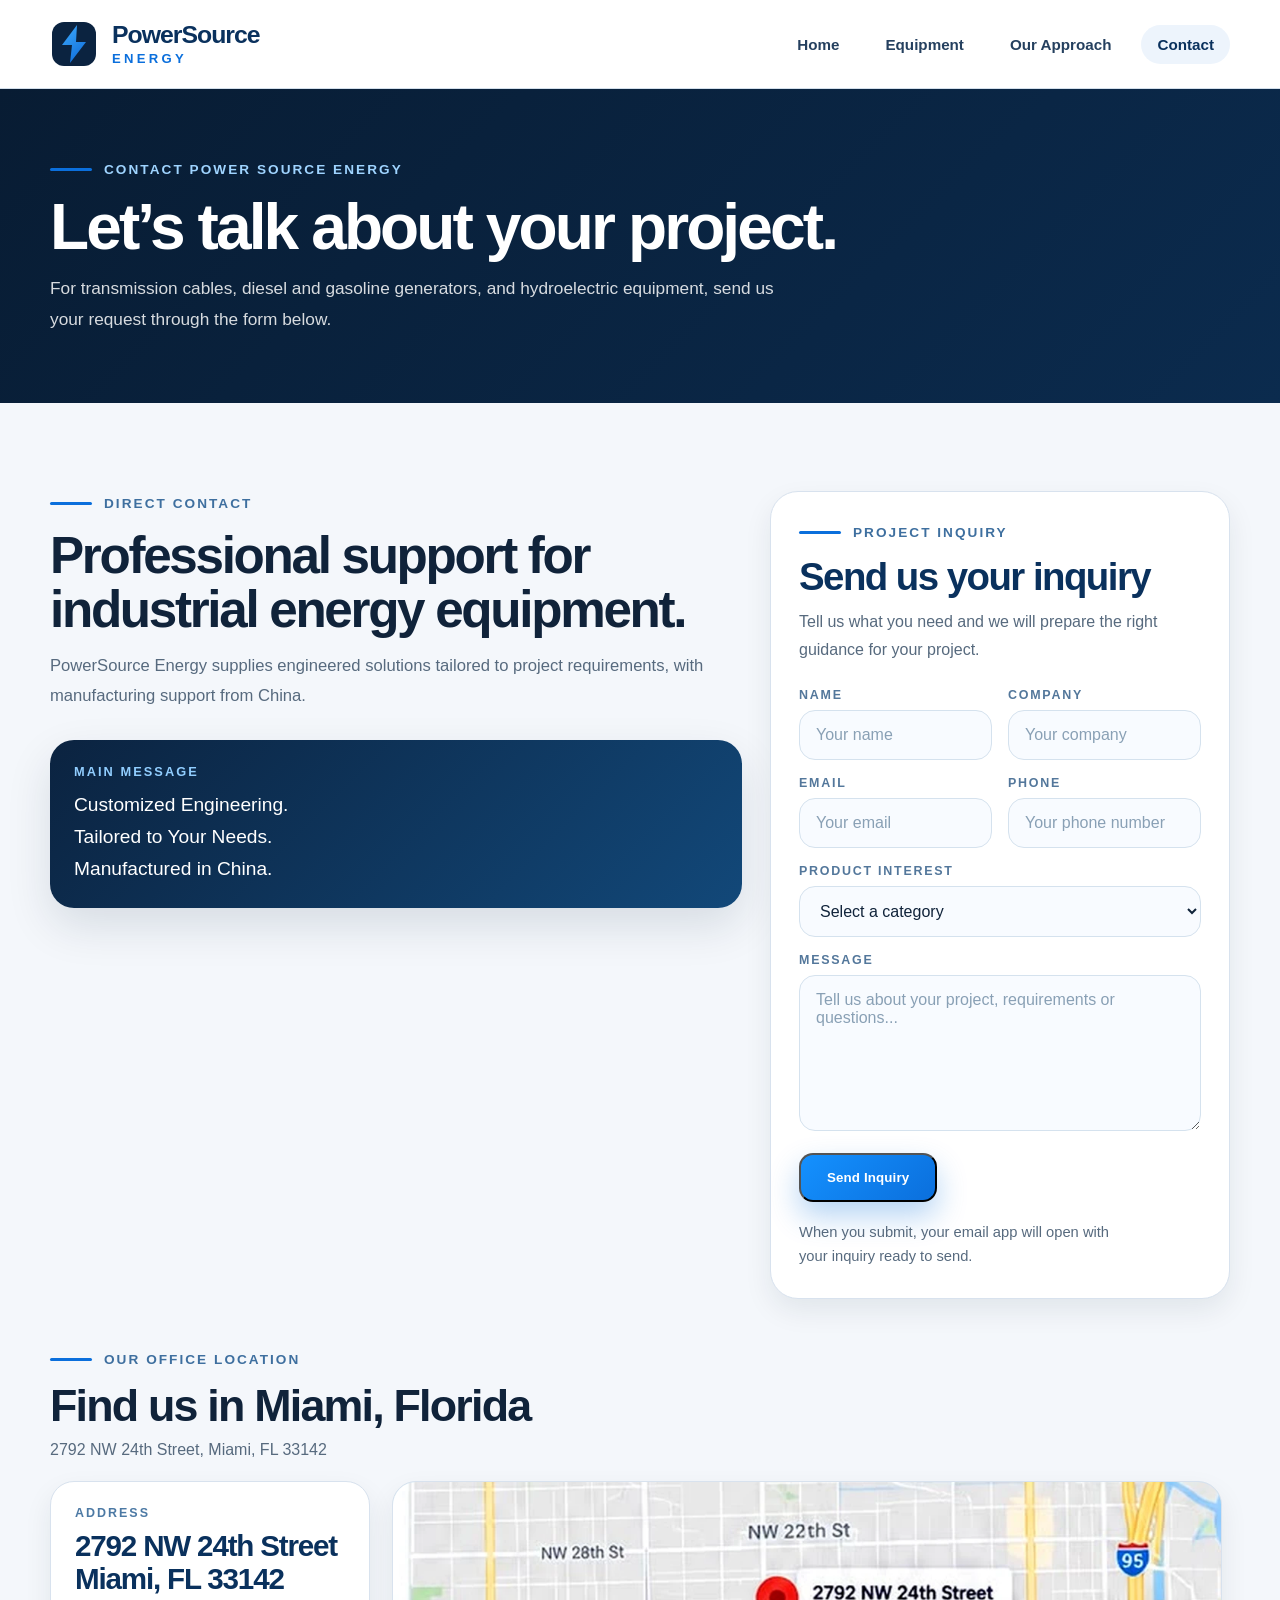
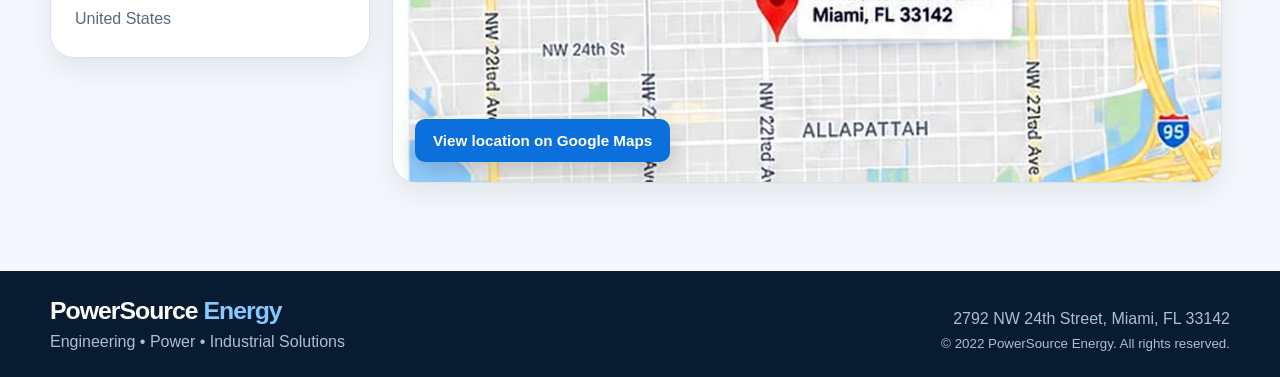
==== commit bf6f072d: "Add files via upload" ====
--- a/contact.html
+++ b/contact.html
@@ -95,7 +95,7 @@
 </div>
 <div class="footer-right">
 <span>2792 NW 24th Street, Miami, FL 33142</span>
-<small>© <span data-year="">2026</span> PowerSource Energy. All rights reserved.</small>
+<small>© <span>2022</span> PowerSource Energy. All rights reserved.</small>
 </div>
 </div>
 </footer>
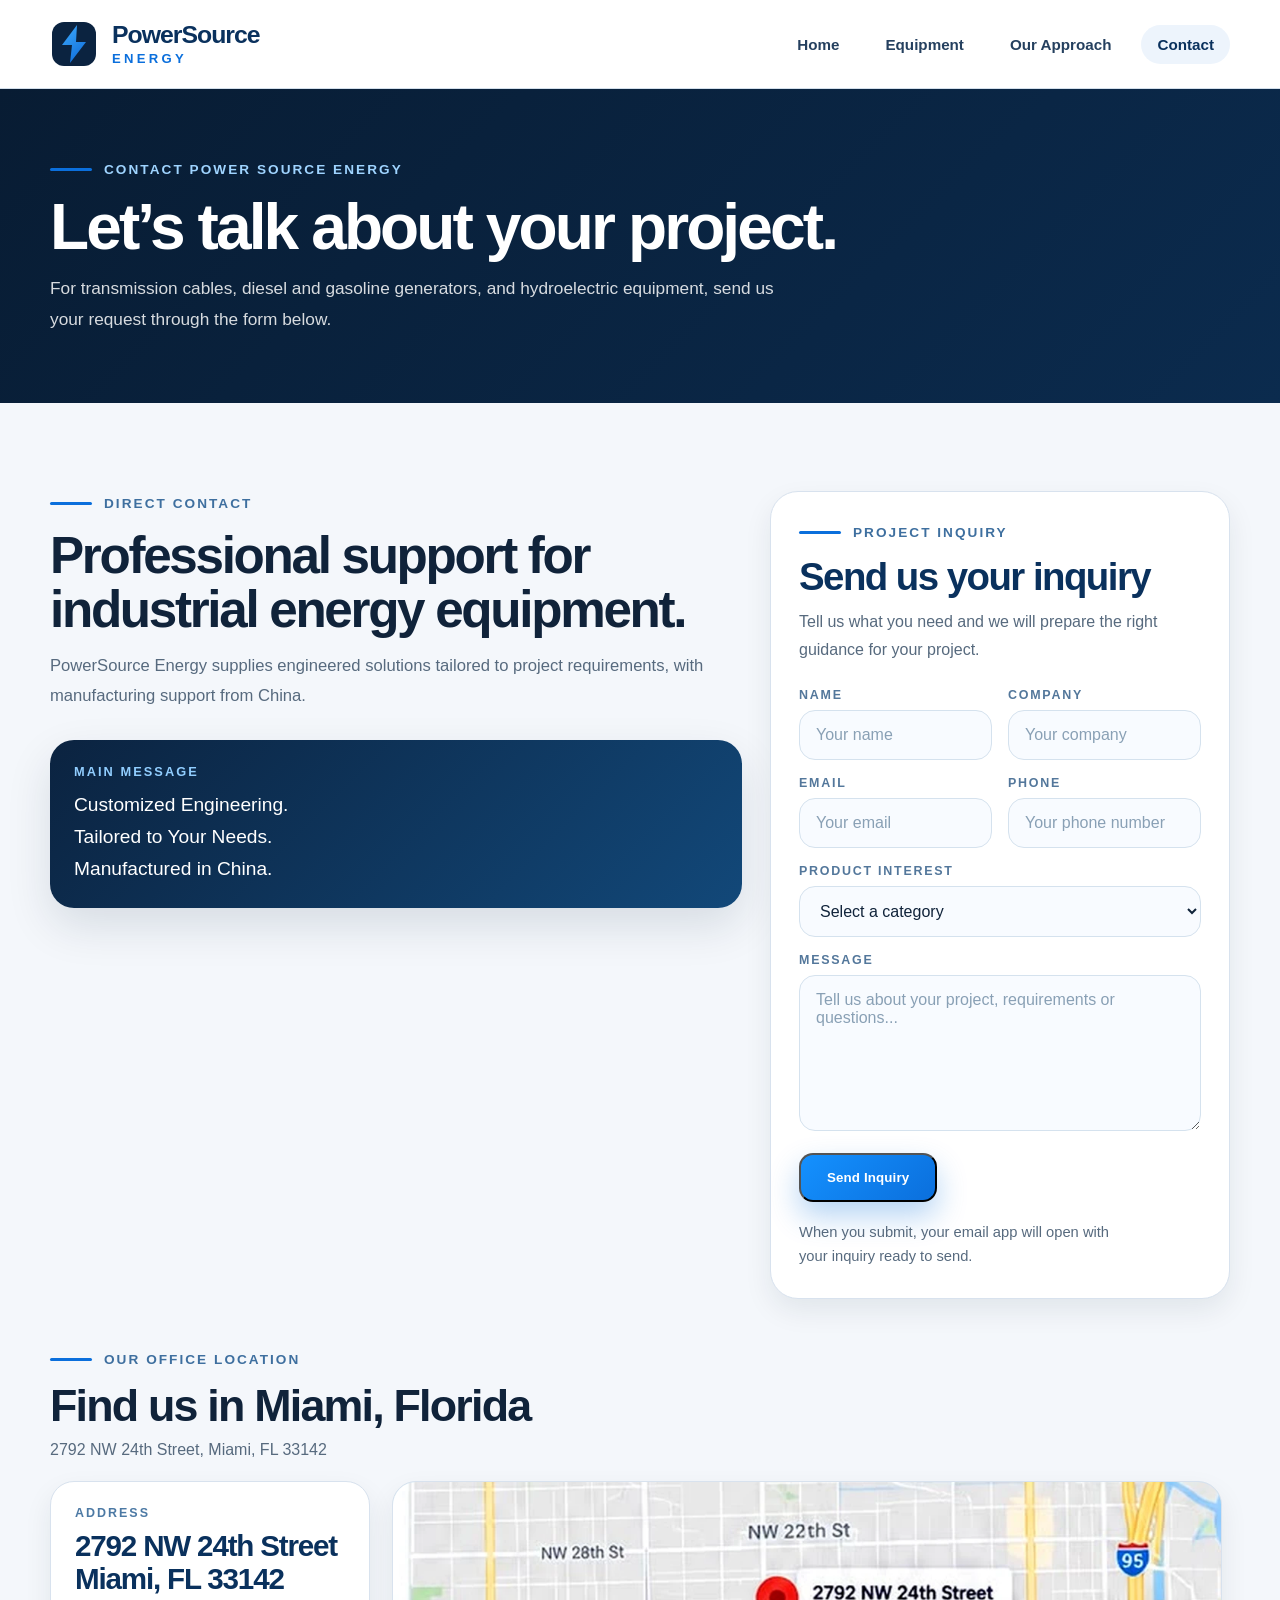
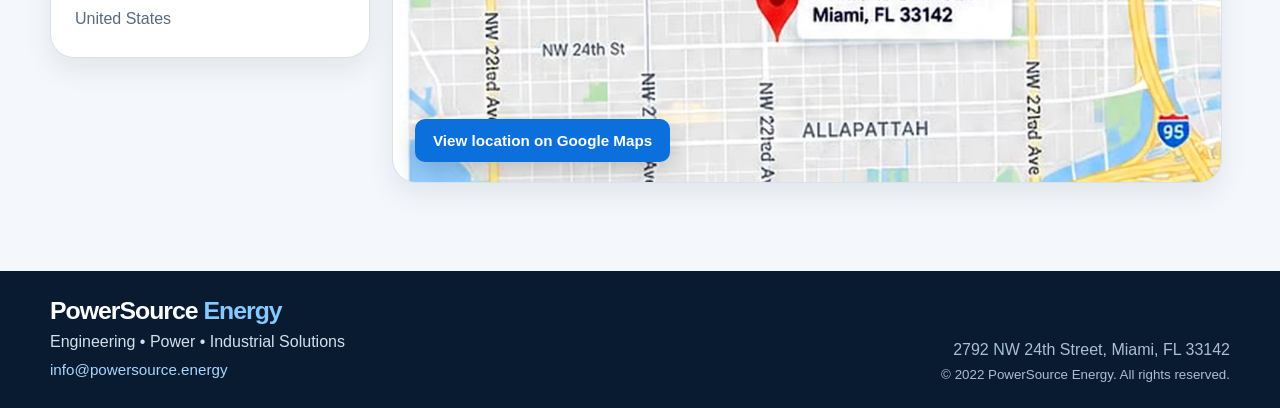
==== commit 433f2b6f: "Add files via upload" ====
--- a/contact.html
+++ b/contact.html
@@ -91,7 +91,7 @@
 <div class="container footer-inner">
 <div class="footer-brand">
 <span class="footer-logo">PowerSource <span>Energy</span></span>
-<span>Engineering • Power • Industrial Solutions</span>
+<span>Engineering • Power • Industrial Solutions</span><a class="footer-email" href="mailto:info@powersource.energy">info@powersource.energy</a>
 </div>
 <div class="footer-right">
 <span>2792 NW 24th Street, Miami, FL 33142</span>
--- a/styles.css
+++ b/styles.css
@@ -296,3 +296,7 @@
 @media (max-width:680px){.hero h1,.contact-hero h1,.product-hero h1{letter-spacing:-.04em}.contact-form-panel{padding:24px 20px 24px}.form-actions{align-items:flex-start}.form-note{max-width:none}.product-logo{padding:8px 12px}}
 
 .contact-location-map{grid-column:1/-1;margin-top:20px}
+
+/* Corporate email in footer */
+.footer-email{display:inline-block;color:#a9d5ff;font-size:.95rem;line-height:1.5;overflow-wrap:anywhere;text-decoration:none}
+.footer-email:hover,.footer-email:focus-visible{color:#fff;text-decoration:underline}
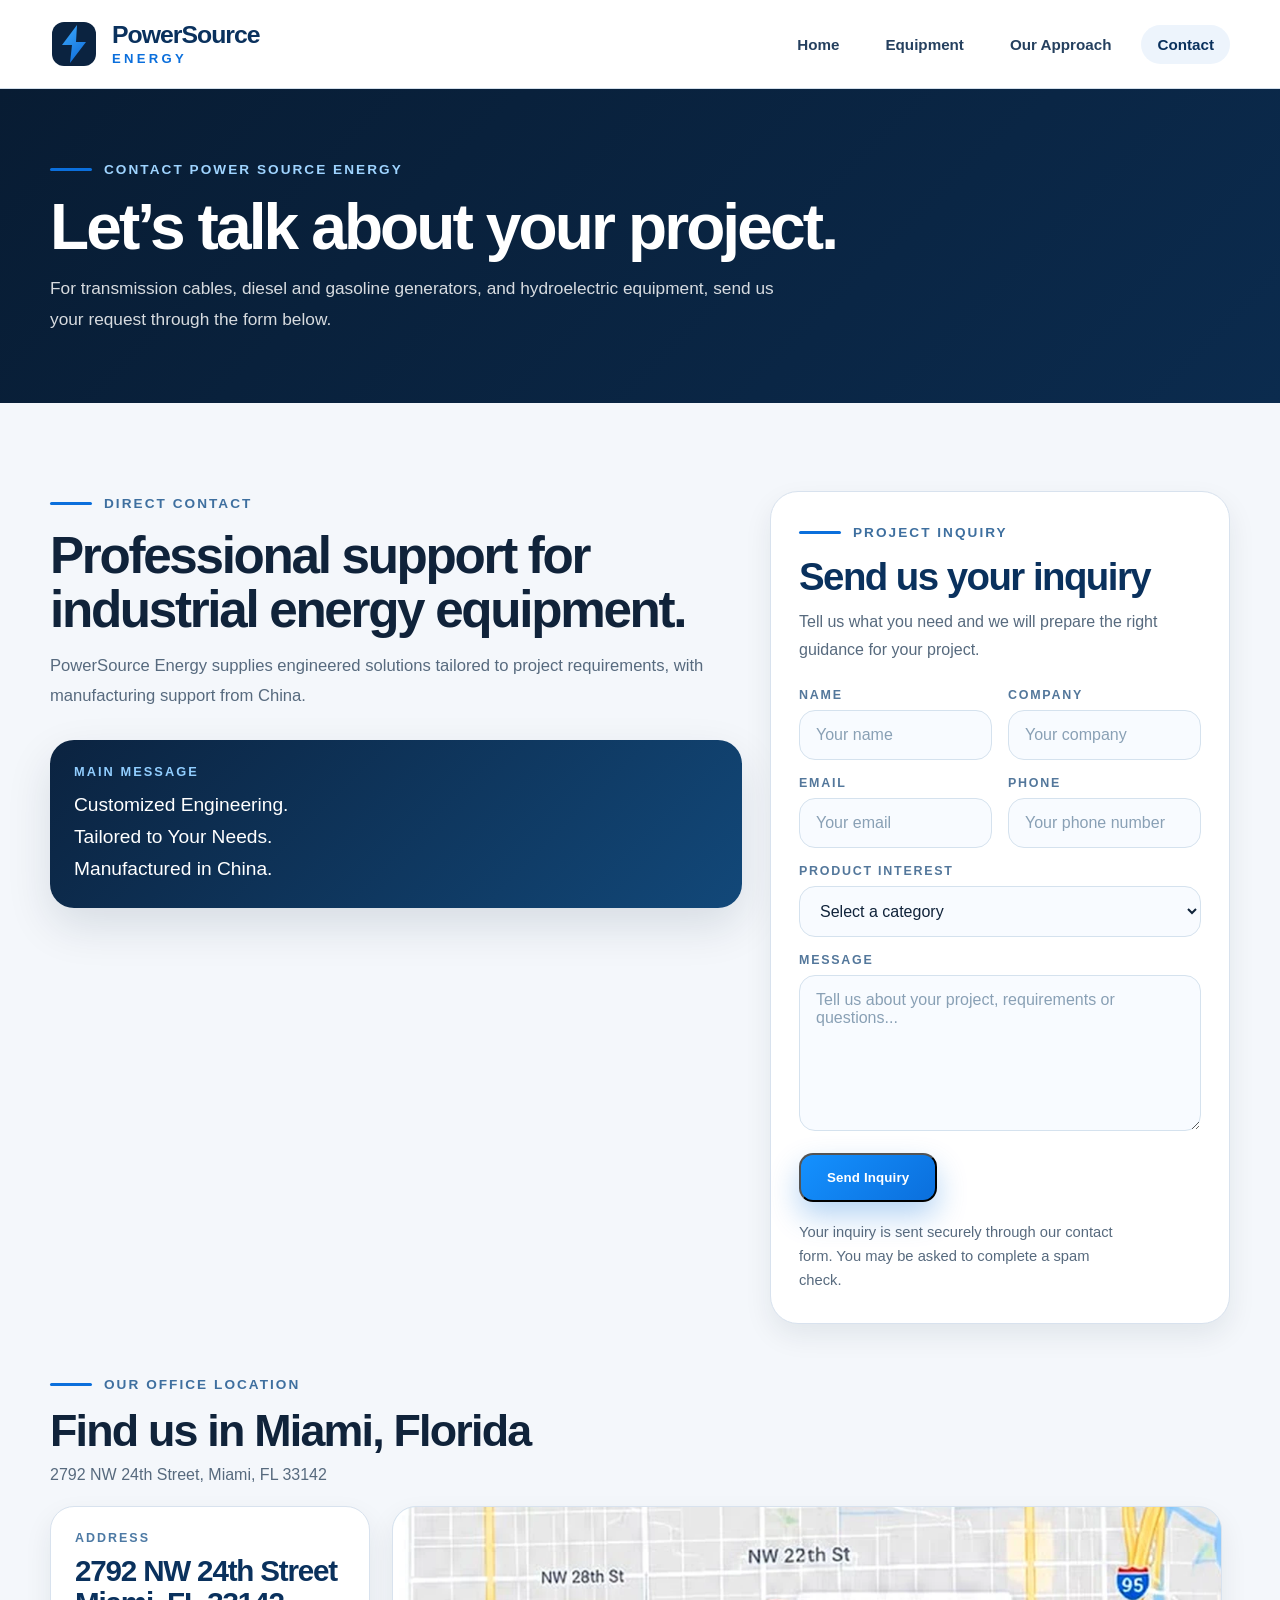
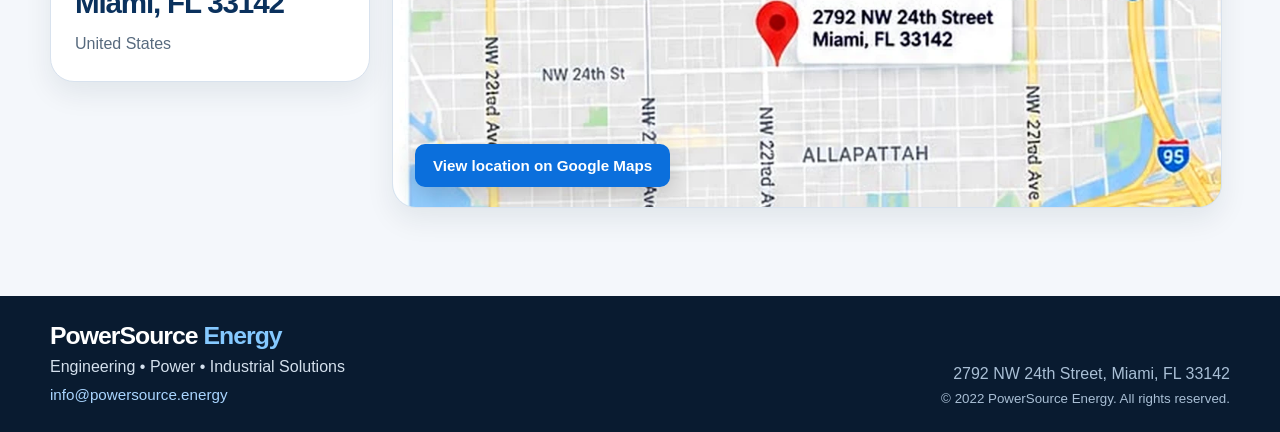
==== commit 4030ea12: "Add files via upload" ====
--- a/contact.html
+++ b/contact.html
@@ -65,7 +65,11 @@
 <p>Customized Engineering.<br/>Tailored to Your Needs.<br/>Manufactured in China.</p>
 </div>
 </div>
-<form class="contact-form-panel reveal js-contact-form" id="contactForm">
+<form class="contact-form-panel reveal" id="contactForm" action="https://formsubmit.co/info@powersource.energy" method="POST">
+<input type="hidden" name="_subject" value="New project inquiry - PowerSource Energy">
+<input type="hidden" name="_template" value="table">
+<input type="hidden" name="_url" value="https://powersource.energy/contact.html">
+<div class="form-honey" aria-hidden="true"><label>Leave this field empty<input type="text" name="_honey" tabindex="-1" autocomplete="off"></label></div>
 <div class="contact-form-header">
 <span class="eyebrow dark"><span class="eyebrow-rule"></span> PROJECT INQUIRY</span>
 <h3>Send us your inquiry</h3>
@@ -81,7 +85,7 @@
 </div>
 <div class="form-actions">
 <button class="btn btn-primary" type="submit">Send Inquiry</button>
-<p class="form-note">When you submit, your email app will open with your inquiry ready to send.</p>
+<p class="form-note">Your inquiry is sent securely through our contact form. You may be asked to complete a spam check.</p>
 </div>
 </form>
 <div class="contact-location-map reveal"><div class="contact-location-heading"><span class="eyebrow dark"><span class="eyebrow-rule"></span> OUR OFFICE LOCATION</span><h2>Find us in Miami, Florida</h2><p>2792 NW 24th Street, Miami, FL 33142</p></div><div class="contact-location-layout"><div class="contact-address-card"><span class="detail-label">ADDRESS</span><h3>2792 NW 24th Street<br/>Miami, FL 33142</h3><p>United States</p></div><a aria-label="Open PowerSource Energy location in Google Maps" class="contact-map-full" href="https://www.google.com/maps/search/?api=1&amp;query=2792+NW+24th+Street%2C+Miami%2C+FL+33142" rel="noopener noreferrer" target="_blank"><img alt="Map preview of 2792 NW 24th Street, Miami, Florida" loading="lazy" src="assets/miami-location-map.webp"/><span>View location on Google Maps</span></a></div></div></div>
--- a/styles.css
+++ b/styles.css
@@ -300,3 +300,6 @@
 /* Corporate email in footer */
 .footer-email{display:inline-block;color:#a9d5ff;font-size:.95rem;line-height:1.5;overflow-wrap:anywhere;text-decoration:none}
 .footer-email:hover,.footer-email:focus-visible{color:#fff;text-decoration:underline}
+
+/* Hidden bot-trap field for contact form */
+.form-honey{position:absolute!important;left:-10000px!important;width:1px!important;height:1px!important;overflow:hidden!important}
